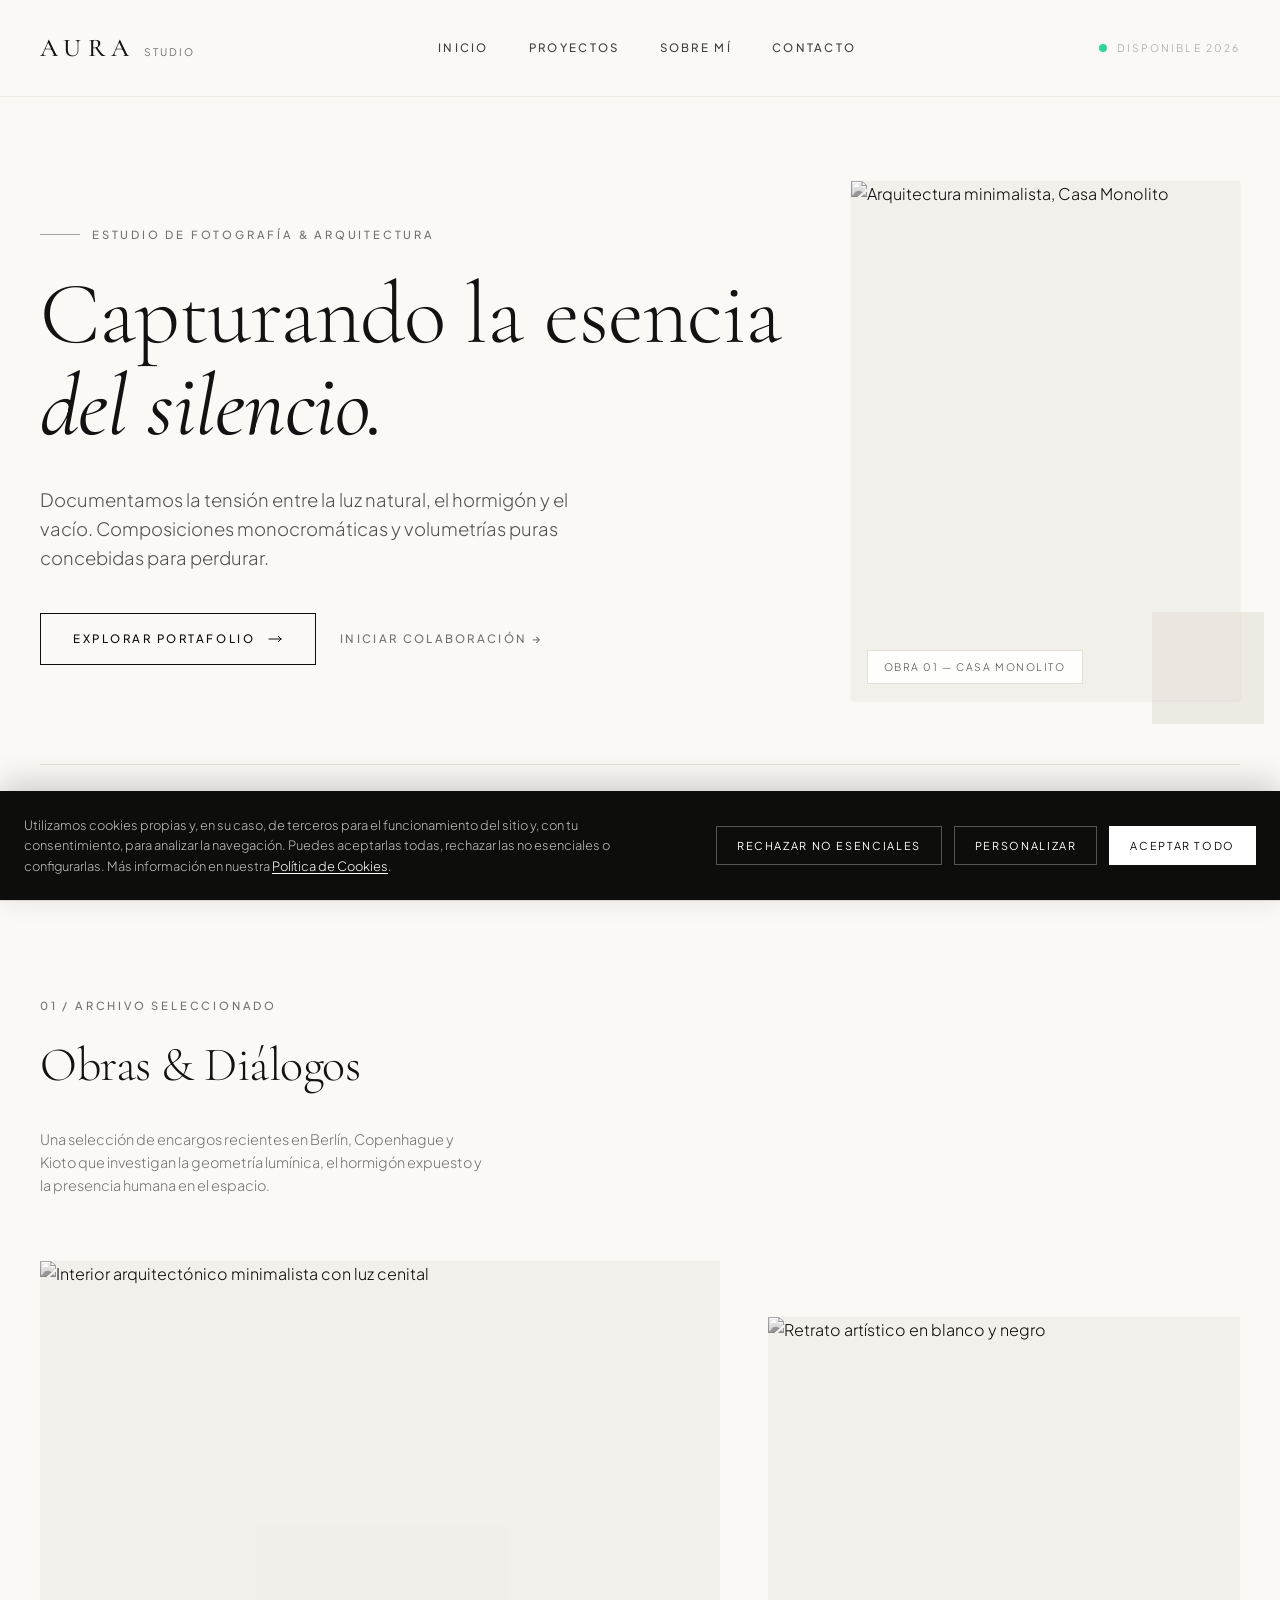
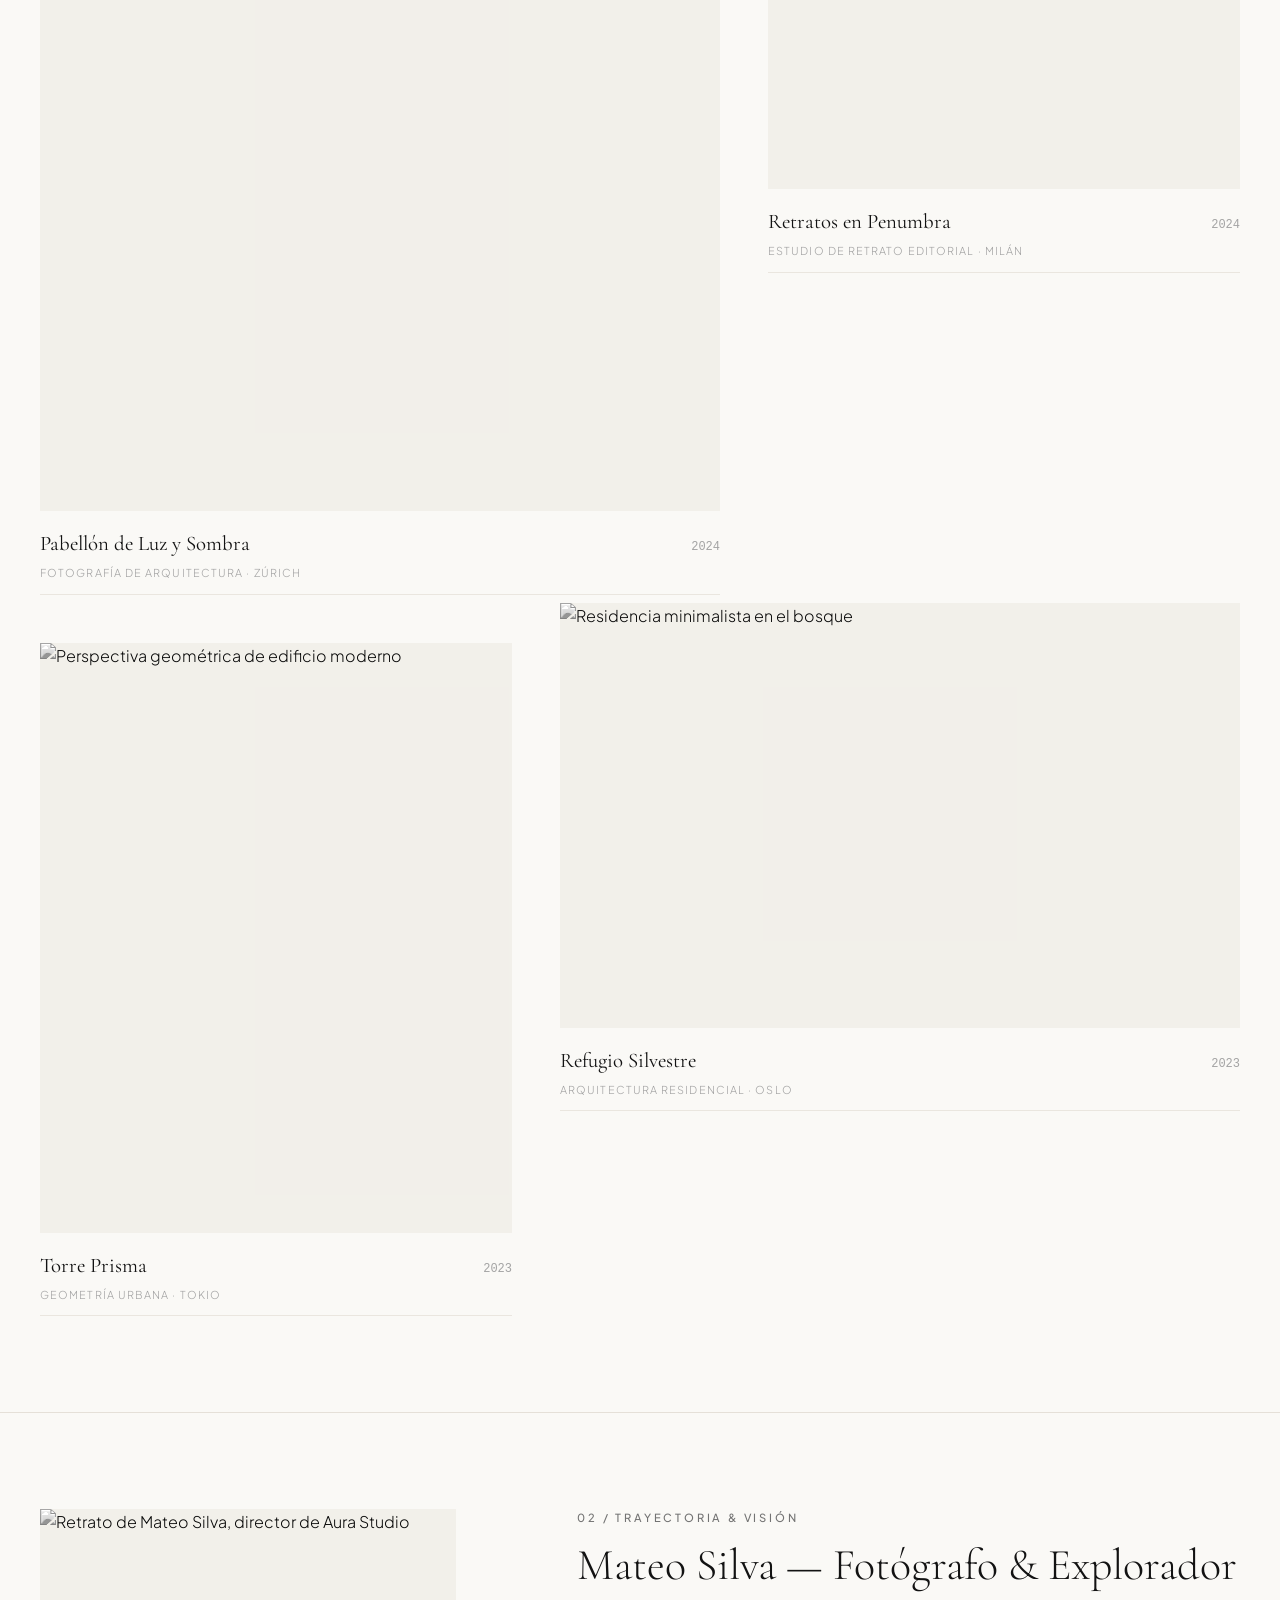
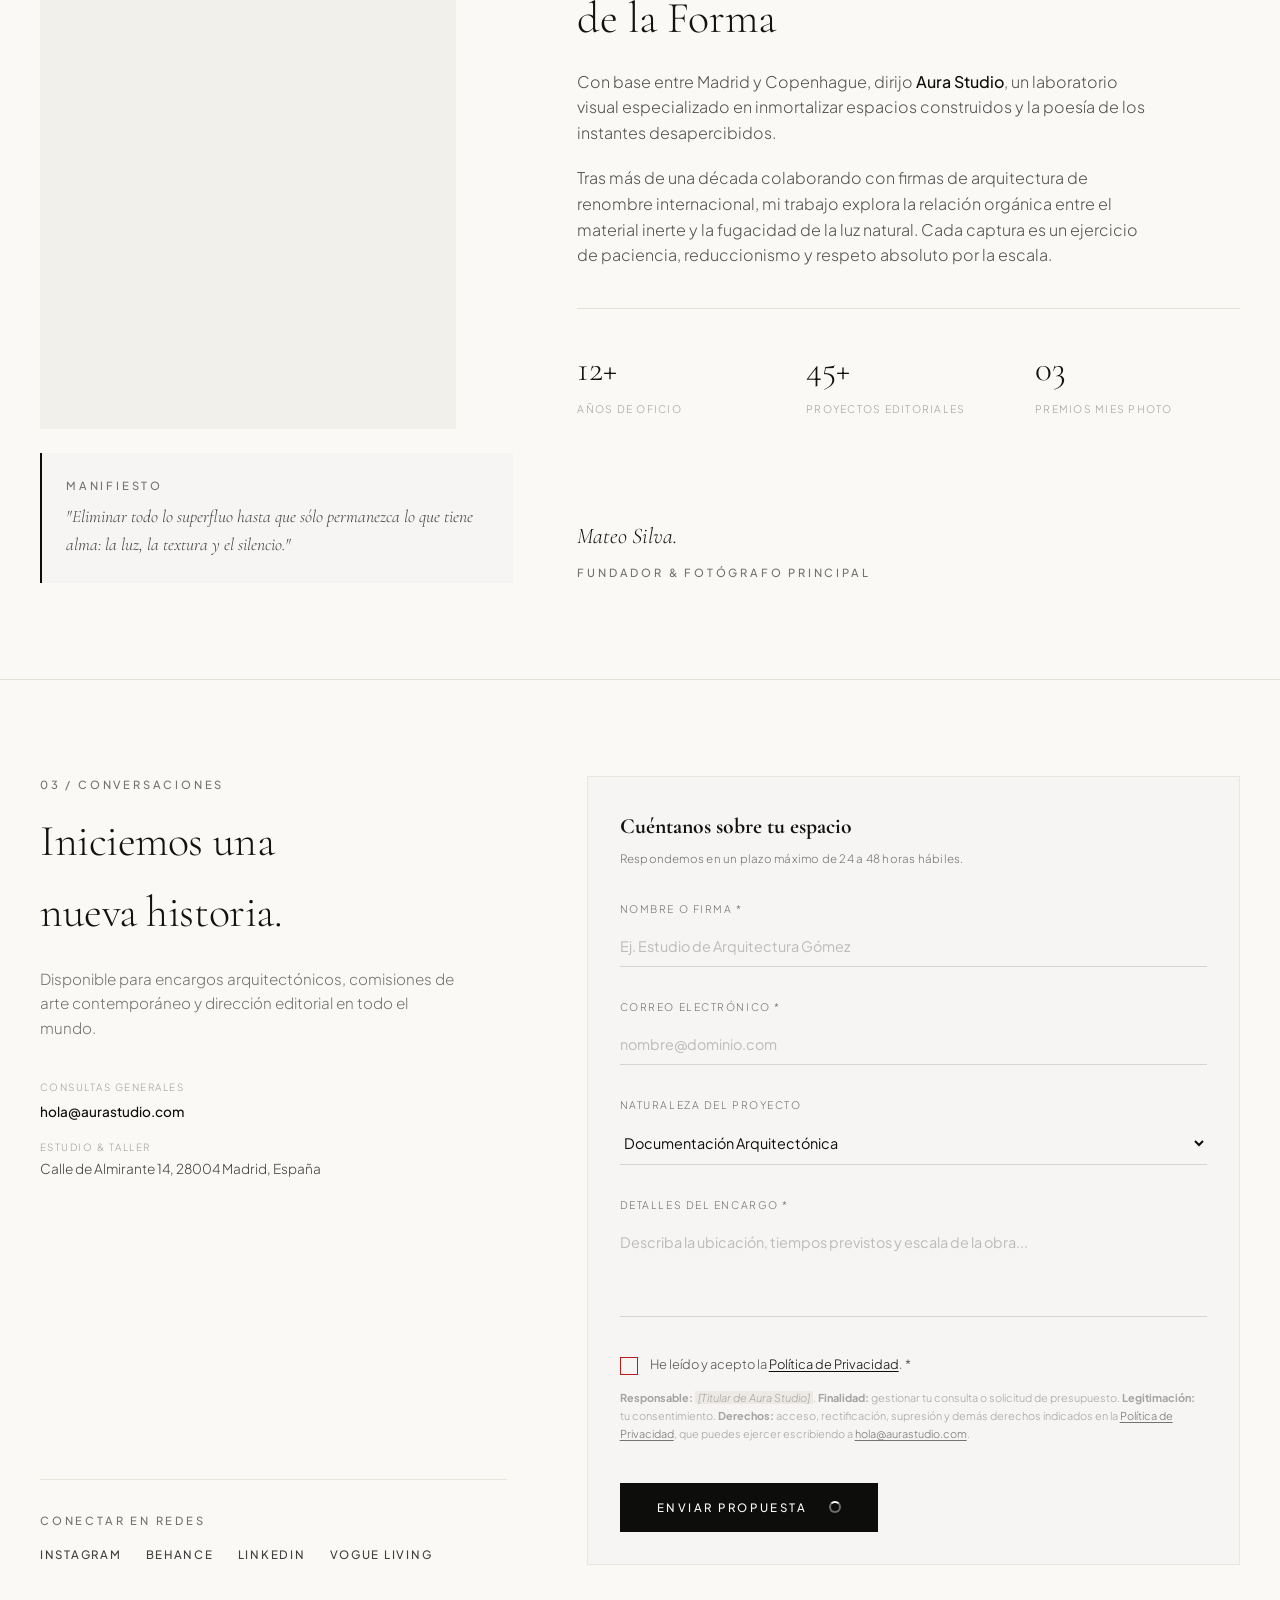
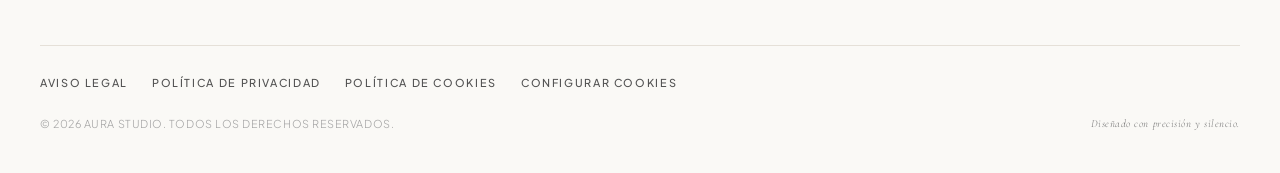
==== index.html @ 377bbc05 "Add files via upload" ====
<!DOCTYPE html>
<html lang="es">
<head>
<meta charset="UTF-8">
<meta name="viewport" content="width=device-width, initial-scale=1.0">
<title>Aura Studio | Fotografía &amp; Arquitectura</title>
<meta name="description" content="Aura Studio — estudio de fotografía y arquitectura. Composiciones monocromáticas entre la luz natural, el hormigón y el vacío.">

<link rel="preconnect" href="https://fonts.googleapis.com">
<link rel="preconnect" href="https://fonts.gstatic.com" crossorigin>
<link href="https://fonts.googleapis.com/css2?family=Cormorant+Garamond:ital,wght@0,300;0,400;0,500;0,600;1,400&family=Plus+Jakarta+Sans:wght@300;400;500;600&display=swap" rel="stylesheet">

<link rel="stylesheet" href="styles.css">
</head>
<body>

<header class="header" id="header">
  <div class="header__inner">
    <a href="#inicio" class="logo">AURA<span class="logo__sub">Studio</span></a>

    <nav class="nav" id="nav">
      <a href="#inicio" class="nav__link">Inicio</a>
      <a href="#proyectos" class="nav__link">Proyectos</a>
      <a href="#sobre-mi" class="nav__link">Sobre mí</a>
      <a href="#contacto" class="nav__link">Contacto</a>
    </nav>

    <div class="header__status">
      <span class="status-dot"></span>
      <span>Disponible 2026</span>
    </div>

    <button class="menu-btn" id="menuBtn" aria-label="Abrir menú" aria-expanded="false">
      <span></span>
      <span></span>
      <span></span>
    </button>
  </div>
</header>

<div class="mobile-menu" id="mobileMenu">
  <nav class="mobile-menu__nav">
    <a href="#inicio" class="mobile-menu__link">01. Inicio</a>
    <a href="#proyectos" class="mobile-menu__link">02. Proyectos</a>
    <a href="#sobre-mi" class="mobile-menu__link">03. Sobre mí</a>
    <a href="#contacto" class="mobile-menu__link">04. Contacto</a>
  </nav>
  <div class="mobile-menu__footer">
    <p class="eyebrow">Contacto directo</p>
    <p class="mobile-menu__email">estudio@aurastudio.com</p>
    <p class="mobile-menu__cities">Madrid · París · Tokio</p>
  </div>
</div>

<main>

  <section class="hero" id="inicio">
    <div class="hero__grid">
      <div class="hero__content">
        <div class="eyebrow-tag">
          <span class="eyebrow-line"></span>
          <span class="eyebrow">Estudio de Fotografía &amp; Arquitectura</span>
        </div>

        <h1 class="hero__title">
          Capturando la esencia <br class="br-desktop">
          <em>del silencio.</em>
        </h1>

        <p class="hero__subtitle">
          Documentamos la tensión entre la luz natural, el hormigón y el vacío.
          Composiciones monocromáticas y volumetrías puras concebidas para perdurar.
        </p>

        <div class="hero__cta">
          <a href="#proyectos" class="btn btn--outline">
            <span>Explorar Portafolio</span>
            <svg width="16" height="16" viewBox="0 0 24 24" fill="none" stroke="currentColor" stroke-width="1.5" stroke-linecap="round" stroke-linejoin="round"><path d="M17 8l4 4m0 0l-4 4m4-4H3"/></svg>
          </a>
          <a href="#contacto" class="link-arrow">Iniciar Colaboración →</a>
        </div>
      </div>

      <div class="hero__image-wrap">
        <figure class="hero__image img-zoom-wrap">
          <img src="https://images.unsplash.com/photo-1600585154340-be6161a56a0c?w=900&q=80&auto=format&fit=crop"
               alt="Arquitectura minimalista, Casa Monolito" class="img-zoom" loading="eager">
          <figcaption class="hero__image-caption">Obra 01 — Casa Monolito</figcaption>
        </figure>
        <div class="hero__accent-block" aria-hidden="true"></div>
      </div>
    </div>

    <div class="hero__bottom">
      <span>Edición MMXXVI</span>
      <a href="#proyectos" class="scroll-hint">
        <span>Desplazar hacia abajo</span>
        <svg width="14" height="14" viewBox="0 0 24 24" fill="none" stroke="currentColor" stroke-width="1.5" stroke-linecap="round" stroke-linejoin="round"><path d="M19 14l-7 7m0 0l-7-7m7 7V3"/></svg>
      </a>
    </div>
  </section>

  <section class="gallery" id="proyectos">
    <div class="section-header">
      <div>
        <span class="eyebrow eyebrow--block">01 / Archivo Seleccionado</span>
        <h2 class="section-title">Obras &amp; Diálogos</h2>
      </div>
      <p class="section-desc">
        Una selección de encargos recientes en Berlín, Copenhague y Kioto que investigan la
        geometría lumínica, el hormigón expuesto y la presencia humana en el espacio.
      </p>
    </div>

    <div class="gallery__grid">

      <article class="project project--a fade-in">
        <div class="project__image img-zoom-wrap ratio-4-5">
          <img src="https://images.unsplash.com/photo-1487958449943-2429e8be8625?w=1000&q=80&auto=format&fit=crop"
               alt="Interior arquitectónico minimalista con luz cenital" class="img-zoom" loading="lazy">
          <div class="project__overlay"><span>Ver Proyecto Completo →</span></div>
        </div>
        <div class="project__meta">
          <div>
            <h3 class="project__title">Pabellón de Luz y Sombra</h3>
            <p class="project__category">Fotografía de Arquitectura · Zúrich</p>
          </div>
          <span class="project__year">2024</span>
        </div>
      </article>

      <article class="project project--b fade-in">
        <div class="project__image img-zoom-wrap ratio-square">
          <img src="https://images.unsplash.com/photo-1519085360753-af0119f7cbe7?w=900&q=80&auto=format&fit=crop"
               alt="Retrato artístico en blanco y negro" class="img-zoom" loading="lazy">
          <div class="project__overlay"><span>Ver Serie →</span></div>
        </div>
        <div class="project__meta">
          <div>
            <h3 class="project__title">Retratos en Penumbra</h3>
            <p class="project__category">Estudio de Retrato Editorial · Milán</p>
          </div>
          <span class="project__year">2024</span>
        </div>
      </article>

      <article class="project project--c fade-in">
        <div class="project__image img-zoom-wrap ratio-4-5">
          <img src="https://images.unsplash.com/photo-1449844908441-8829872d2607?w=900&q=80&auto=format&fit=crop"
               alt="Perspectiva geométrica de edificio moderno" class="img-zoom" loading="lazy">
          <div class="project__overlay"><span>Explorar →</span></div>
        </div>
        <div class="project__meta">
          <div>
            <h3 class="project__title">Torre Prisma</h3>
            <p class="project__category">Geometría Urbana · Tokio</p>
          </div>
          <span class="project__year">2023</span>
        </div>
      </article>

      <article class="project project--d fade-in">
        <div class="project__image img-zoom-wrap ratio-wide">
          <img src="https://images.unsplash.com/photo-1600607687939-ce8a6c25118c?w=1400&q=80&auto=format&fit=crop"
               alt="Residencia minimalista en el bosque" class="img-zoom" loading="lazy">
          <div class="project__overlay"><span>Ver Proyecto Completo →</span></div>
        </div>
        <div class="project__meta">
          <div>
            <h3 class="project__title">Refugio Silvestre</h3>
            <p class="project__category">Arquitectura Residencial · Oslo</p>
          </div>
          <span class="project__year">2023</span>
        </div>
      </article>

    </div>
  </section>

  <section class="about" id="sobre-mi">
    <div class="about__grid">
      <div class="about__media fade-in">
        <div class="about__image img-zoom-wrap ratio-4-5">
          <img src="https://images.unsplash.com/photo-1507003211169-0a1dd7228f2d?w=800&q=80&auto=format&fit=crop"
               alt="Retrato de Mateo Silva, director de Aura Studio" class="img-zoom" loading="lazy">
        </div>
        <blockquote class="manifesto">
          <p class="eyebrow">Manifiesto</p>
          <p>"Eliminar todo lo superfluo hasta que sólo permanezca lo que tiene alma: la luz, la textura y el silencio."</p>
        </blockquote>
      </div>

      <div class="about__content fade-in">
        <div>
          <span class="eyebrow eyebrow--block">02 / Trayectoria &amp; Visión</span>
          <h2 class="about__title">Mateo Silva — Fotógrafo &amp; Explorador de la Forma</h2>
          <div class="about__text">
            <p>
              Con base entre Madrid y Copenhague, dirijo <strong>Aura Studio</strong>, un laboratorio
              visual especializado en inmortalizar espacios construidos y la poesía de los instantes
              desapercibidos.
            </p>
            <p>
              Tras más de una década colaborando con firmas de arquitectura de renombre internacional,
              mi trabajo explora la relación orgánica entre el material inerte y la fugacidad de la luz
              natural. Cada captura es un ejercicio de paciencia, reduccionismo y respeto absoluto por
              la escala.
            </p>
          </div>

          <div class="stats">
            <div class="stat">
              <p class="stat__number">12+</p>
              <p class="stat__label">Años de Oficio</p>
            </div>
            <div class="stat">
              <p class="stat__number">45+</p>
              <p class="stat__label">Proyectos Editoriales</p>
            </div>
            <div class="stat">
              <p class="stat__number">03</p>
              <p class="stat__label">Premios Mies Photo</p>
            </div>
          </div>
        </div>

        <div class="signature">
          <p class="signature__name">Mateo Silva.</p>
          <span class="eyebrow">Fundador &amp; Fotógrafo Principal</span>
        </div>
      </div>
    </div>
  </section>

</main>

<footer class="footer" id="contacto">
  <div class="footer__grid">

    <div class="footer__info">
      <div>
        <span class="eyebrow eyebrow--block">03 / Conversaciones</span>
        <h2 class="footer__title">Iniciemos una <br>nueva historia.</h2>
        <p class="footer__desc">
          Disponible para encargos arquitectónicos, comisiones de arte contemporáneo y
          dirección editorial en todo el mundo.
        </p>

        <div class="contact-details">
          <div>
            <p class="contact-details__label">Consultas Generales</p>
            <a href="mailto:hola@aurastudio.com" class="contact-details__value">hola@aurastudio.com</a>
          </div>
          <div>
            <p class="contact-details__label">Estudio &amp; Taller</p>
            <p class="contact-details__value contact-details__value--muted">Calle de Almirante 14, 28004 Madrid, España</p>
          </div>
        </div>
      </div>

      <div class="social">
        <p class="eyebrow">Conectar en Redes</p>
        <div class="social__links">
          <a href="#" class="social__link">Instagram</a>
          <a href="#" class="social__link">Behance</a>
          <a href="#" class="social__link">LinkedIn</a>
          <a href="#" class="social__link">Vogue Living</a>
        </div>
      </div>
    </div>

    <div class="footer__form-wrap">
      <h3 class="form-title">Cuéntanos sobre tu espacio</h3>
      <p class="form-subtitle">Respondemos en un plazo máximo de 24 a 48 horas hábiles.</p>

      <form class="form" id="contactForm" novalidate>
        <div class="form__field">
          <label for="nombre">Nombre o Firma *</label>
          <input type="text" id="nombre" name="nombre" placeholder="Ej. Estudio de Arquitectura Gómez" required>
        </div>

        <div class="form__field">
          <label for="email">Correo Electrónico *</label>
          <input type="email" id="email" name="email" placeholder="nombre@dominio.com" required>
        </div>

        <div class="form__field">
          <label for="tipo">Naturaleza del Proyecto</label>
          <select id="tipo" name="tipo">
            <option value="fotografia-arquitectura">Documentación Arquitectónica</option>
            <option value="diseno-editorial">Monografía Editorial / Libro</option>
            <option value="retrato-estudio">Retrato de Autor &amp; Artistas</option>
            <option value="otro">Colaboración Especial / Consulta</option>
          </select>
        </div>

        <div class="form__field">
          <label for="mensaje">Detalles del Encargo *</label>
          <textarea id="mensaje" name="mensaje" rows="4" placeholder="Describa la ubicación, tiempos previstos y escala de la obra..." required></textarea>
        </div>

        <div class="form__consent">
          <label class="checkbox">
            <input type="checkbox" id="consentimiento" name="consentimiento" required>
            <span class="checkbox__box" aria-hidden="true"></span>
            <span class="checkbox__text">
              He leído y acepto la <a href="politica-privacidad.html" target="_blank" rel="noopener">Política de Privacidad</a>. *
            </span>
          </label>
          <p class="form__legal-note">
            <strong>Responsable:</strong> <span class="placeholder">[Titular de Aura Studio]</span>.
            <strong>Finalidad:</strong> gestionar tu consulta o solicitud de presupuesto.
            <strong>Legitimación:</strong> tu consentimiento.
            <strong>Derechos:</strong> acceso, rectificación, supresión y demás derechos indicados en la
            <a href="politica-privacidad.html" target="_blank" rel="noopener">Política de Privacidad</a>,
            que puedes ejercer escribiendo a <a href="mailto:hola@aurastudio.com">hola@aurastudio.com</a>.
          </p>
        </div>

        <div class="form__submit">
          <button type="submit" class="btn btn--solid" id="submitBtn">
            <span id="btnText">Enviar Propuesta</span>
            <span class="spinner" id="btnSpinner" hidden></span>
          </button>
          <span class="form__feedback" id="formFeedback" hidden>Mensaje enviado con éxito. Gracias.</span>
        </div>
      </form>
    </div>

  </div>

  <div class="footer__bottom">
    <nav class="footer__legal-links" aria-label="Enlaces legales">
      <a href="aviso-legal.html">Aviso Legal</a>
      <a href="politica-privacidad.html">Política de Privacidad</a>
      <a href="politica-cookies.html">Política de Cookies</a>
      <button type="button" id="cookieSettingsBtn" class="footer__legal-btn">Configurar Cookies</button>
    </nav>
    <div class="footer__copyright-row">
      <p>© 2026 AURA STUDIO. TODOS LOS DERECHOS RESERVADOS.</p>
      <p class="footer__signoff">Diseñado con precisión y silencio.</p>
    </div>
  </div>
</footer>

<script src="script.js"></script>
</body>
</html>
---- styles.css ----
/* ==========================================================================
   AURA STUDIO — Minimal Portfolio
   ========================================================================== */

:root {
  --color-bg: #faf9f6;
  --color-text: #121212;
  --color-black: #0d0d0c;
  --color-muted: #f6f5f3;
  --color-border: #eae6df;
  --color-accent: #e5e0d8;
  --color-gray-400: #a3a3a3;
  --color-gray-500: #737373;
  --color-gray-600: #525252;
  --color-gray-700: #404040;

  --font-serif: "Cormorant Garamond", Georgia, serif;
  --font-sans: "Plus Jakarta Sans", -apple-system, BlinkMacSystemFont, sans-serif;

  --max-width: 1280px;
  --transition-slow: 0.6s cubic-bezier(0.16, 1, 0.3, 1);
}

*,
*::before,
*::after {
  box-sizing: border-box;
  margin: 0;
  padding: 0;
}

html {
  scroll-behavior: smooth;
}

body {
  background: var(--color-bg);
  color: var(--color-text);
  font-family: var(--font-sans);
  font-weight: 300;
  line-height: 1.6;
  -webkit-font-smoothing: antialiased;
}

::selection {
  background: var(--color-black);
  color: var(--color-bg);
}

img {
  display: block;
  max-width: 100%;
}

a {
  color: inherit;
  text-decoration: none;
}

button,
input,
select,
textarea {
  font-family: inherit;
  font-size: inherit;
  color: inherit;
}

.eyebrow {
  font-size: 0.7rem;
  text-transform: uppercase;
  letter-spacing: 0.25em;
  color: var(--color-gray-500);
  font-weight: 500;
}

.eyebrow--block {
  display: block;
  margin-bottom: 0.75rem;
}

.eyebrow-tag {
  display: inline-flex;
  align-items: center;
  gap: 0.75rem;
  margin-bottom: 1.5rem;
}

.eyebrow-line {
  width: 40px;
  height: 1px;
  background: var(--color-gray-400);
}

.br-desktop {
  display: none;
}

/* ==========================================================================
   Header / Navigation
   ========================================================================== */

.header {
  position: fixed;
  top: 0;
  left: 0;
  width: 100%;
  z-index: 100;
  background: rgba(250, 249, 246, 0.9);
  backdrop-filter: blur(10px);
  border-bottom: 1px solid rgba(229, 224, 216, 0.6);
  transition: box-shadow 0.3s ease, background 0.3s ease;
}

.header.is-scrolled {
  box-shadow: 0 1px 12px rgba(0, 0, 0, 0.05);
  background: rgba(250, 249, 246, 0.97);
}

.header__inner {
  max-width: var(--max-width);
  margin: 0 auto;
  height: 6rem;
  padding: 0 1.5rem;
  display: flex;
  align-items: center;
  justify-content: space-between;
}

.logo {
  font-family: var(--font-serif);
  font-size: 1.6rem;
  font-weight: 500;
  letter-spacing: 0.25em;
  text-transform: uppercase;
  transition: opacity 0.2s ease;
}

.logo:hover {
  opacity: 0.7;
}

.logo__sub {
  font-family: var(--font-sans);
  font-size: 0.65rem;
  letter-spacing: 0.2em;
  font-weight: 400;
  color: var(--color-gray-500);
  text-transform: uppercase;
  margin-left: 0.5rem;
}

.nav {
  display: none;
  align-items: center;
  gap: 2.5rem;
  font-size: 0.72rem;
  text-transform: uppercase;
  letter-spacing: 0.2em;
  font-weight: 500;
  color: var(--color-gray-700);
}

.nav__link {
  position: relative;
  padding: 0.25rem 0;
  transition: color 0.2s ease;
}

.nav__link::after {
  content: "";
  position: absolute;
  bottom: 0;
  left: 0;
  width: 0;
  height: 1px;
  background: var(--color-black);
  transition: width 0.3s ease;
}

.nav__link:hover {
  color: var(--color-black);
}

.nav__link:hover::after {
  width: 100%;
}

.header__status {
  display: none;
  align-items: center;
  gap: 0.6rem;
  font-size: 0.65rem;
  text-transform: uppercase;
  letter-spacing: 0.2em;
  color: var(--color-gray-400);
}

.status-dot {
  width: 8px;
  height: 8px;
  border-radius: 50%;
  background: #34d399;
  animation: pulse 2s infinite;
}

@keyframes pulse {
  0%, 100% { opacity: 1; }
  50% { opacity: 0.4; }
}

.menu-btn {
  display: flex;
  flex-direction: column;
  justify-content: center;
  align-items: center;
  gap: 6px;
  width: 2.5rem;
  height: 2.5rem;
  background: none;
  border: none;
  cursor: pointer;
  z-index: 110;
}

.menu-btn span {
  display: block;
  width: 24px;
  height: 1.5px;
  background: var(--color-black);
  transition: transform 0.3s ease, opacity 0.3s ease;
}

.menu-btn.is-open span:nth-child(1) {
  transform: translateY(7.5px) rotate(45deg);
}

.menu-btn.is-open span:nth-child(2) {
  opacity: 0;
}

.menu-btn.is-open span:nth-child(3) {
  transform: translateY(-7.5px) rotate(-45deg);
}

.mobile-menu {
  position: fixed;
  inset: 0;
  background: var(--color-bg);
  z-index: 95;
  display: none;
  flex-direction: column;
  justify-content: space-between;
  padding: 7rem 2rem 3rem;
}

.mobile-menu.is-open {
  display: flex;
}

.mobile-menu__nav {
  display: flex;
  flex-direction: column;
  gap: 2rem;
}

.mobile-menu__link {
  font-family: var(--font-serif);
  font-size: 1.75rem;
  letter-spacing: 0.02em;
  color: var(--color-gray-700);
  transition: color 0.2s ease;
}

.mobile-menu__link:hover {
  color: var(--color-black);
}

.mobile-menu__footer {
  border-top: 1px solid var(--color-accent);
  padding-top: 1.5rem;
  display: flex;
  flex-direction: column;
  gap: 0.5rem;
}

.mobile-menu__email {
  font-size: 0.9rem;
  font-weight: 300;
  color: var(--color-gray-600);
}

.mobile-menu__cities {
  font-size: 0.75rem;
  color: var(--color-gray-400);
}

/* ==========================================================================
   Buttons / Links
   ========================================================================== */

.btn {
  position: relative;
  display: inline-flex;
  align-items: center;
  justify-content: center;
  gap: 0.75rem;
  padding: 1rem 2rem;
  font-size: 0.72rem;
  text-transform: uppercase;
  letter-spacing: 0.22em;
  font-weight: 500;
  cursor: pointer;
  overflow: hidden;
  border: 1px solid var(--color-black);
  background: transparent;
}

.btn--outline {
  color: var(--color-black);
  transition: color 0.5s ease;
}

.btn--outline::before {
  content: "";
  position: absolute;
  inset: 0;
  background: var(--color-black);
  transform: translateX(-101%);
  transition: transform var(--transition-slow);
}

.btn--outline span,
.btn--outline svg {
  position: relative;
  z-index: 1;
  transition: transform 0.3s ease;
}

.btn--outline:hover {
  color: var(--color-bg);
}

.btn--outline:hover::before {
  transform: translateX(0);
}

.btn--outline:hover svg {
  transform: translateX(4px);
}

.btn--solid {
  background: var(--color-black);
  color: var(--color-bg);
  transition: background 0.3s ease;
}

.btn--solid:hover {
  background: var(--color-gray-700);
}

.link-arrow {
  font-size: 0.72rem;
  text-transform: uppercase;
  letter-spacing: 0.2em;
  font-weight: 500;
  color: var(--color-gray-500);
  padding: 1rem 0;
  transition: color 0.2s ease;
}

.link-arrow:hover {
  color: var(--color-black);
}

/* ==========================================================================
   Image zoom utility
   ========================================================================== */

.img-zoom-wrap {
  position: relative;
  overflow: hidden;
  background: rgba(229, 224, 216, 0.4);
}

.img-zoom {
  width: 100%;
  height: 100%;
  object-fit: cover;
  filter: grayscale(100%) contrast(1.08);
  transition: transform 1.1s cubic-bezier(0.16, 1, 0.3, 1);
}

.img-zoom-wrap:hover .img-zoom {
  transform: scale(1.06);
}

.ratio-4-5 { aspect-ratio: 4 / 5; }
.ratio-square { aspect-ratio: 1 / 1; }
.ratio-wide { aspect-ratio: 16 / 10; }

/* ==========================================================================
   Hero
   ========================================================================== */

.hero {
  min-height: 100vh;
  padding: 9rem 1.5rem 3rem;
  max-width: var(--max-width);
  margin: 0 auto;
  display: flex;
  flex-direction: column;
  justify-content: center;
}

.hero__grid {
  display: grid;
  grid-template-columns: 1fr;
  gap: 3rem;
  align-items: center;
}

.hero__title {
  font-family: var(--font-serif);
  font-weight: 300;
  font-size: clamp(2.5rem, 8vw, 5.5rem);
  line-height: 1.05;
  letter-spacing: -0.01em;
  margin-bottom: 2rem;
}

.hero__title em {
  font-style: italic;
  font-weight: 400;
}

.hero__subtitle {
  max-width: 34rem;
  font-size: clamp(1rem, 2vw, 1.15rem);
  color: var(--color-gray-600);
  margin-bottom: 2.5rem;
}

.hero__cta {
  display: flex;
  flex-wrap: wrap;
  align-items: center;
  gap: 1.5rem;
}

.hero__image-wrap {
  position: relative;
  margin: 0 auto;
  max-width: 24rem;
  width: 100%;
}

.hero__image {
  aspect-ratio: 3 / 4;
  box-shadow: 0 1px 3px rgba(0, 0, 0, 0.06);
}

.hero__image-caption {
  position: absolute;
  bottom: 1rem;
  left: 1rem;
  background: rgba(255, 255, 255, 0.9);
  backdrop-filter: blur(4px);
  padding: 0.5rem 1rem;
  font-size: 0.65rem;
  text-transform: uppercase;
  letter-spacing: 0.15em;
  color: var(--color-gray-600);
  border: 1px solid var(--color-accent);
}

.hero__accent-block {
  position: absolute;
  bottom: -1.5rem;
  right: -1.5rem;
  width: 7rem;
  height: 7rem;
  background: rgba(229, 224, 216, 0.6);
  z-index: -1;
}

.hero__bottom {
  margin-top: 4rem;
  padding-top: 2rem;
  border-top: 1px solid var(--color-accent);
  display: flex;
  justify-content: space-between;
  align-items: center;
  font-size: 0.68rem;
  text-transform: uppercase;
  letter-spacing: 0.15em;
  color: var(--color-gray-400);
}

.scroll-hint {
  display: flex;
  align-items: center;
  gap: 0.5rem;
  transition: color 0.2s ease;
}

.scroll-hint:hover {
  color: var(--color-black);
}

.scroll-hint svg {
  animation: bounce 2s infinite;
}

@keyframes bounce {
  0%, 100% { transform: translateY(0); }
  50% { transform: translateY(4px); }
}

/* ==========================================================================
   Section header (shared)
   ========================================================================== */

.section-header {
  display: flex;
  flex-direction: column;
  gap: 1.5rem;
  margin-bottom: 4rem;
}

.section-title {
  font-family: var(--font-serif);
  font-weight: 300;
  font-size: clamp(2rem, 5vw, 3rem);
  letter-spacing: -0.01em;
}

.section-desc {
  max-width: 28rem;
  font-size: 0.9rem;
  color: var(--color-gray-500);
}

/* ==========================================================================
   Gallery
   ========================================================================== */

.gallery {
  padding: 6rem 1.5rem;
  max-width: var(--max-width);
  margin: 0 auto;
  border-top: 1px solid var(--color-accent);
}

.gallery__grid {
  display: grid;
  grid-template-columns: 1fr;
  gap: 3rem;
}

.project {
  cursor: pointer;
}

.project__overlay {
  position: absolute;
  inset: 0;
  background: rgba(13, 13, 12, 0.2);
  opacity: 0;
  transition: opacity 0.4s ease;
  display: flex;
  align-items: flex-end;
  padding: 1.5rem;
}

.project__overlay span {
  color: #fff;
  font-size: 0.68rem;
  text-transform: uppercase;
  letter-spacing: 0.18em;
  font-weight: 500;
  background: rgba(0, 0, 0, 0.4);
  padding: 0.5rem 0.85rem;
  backdrop-filter: blur(4px);
}

.project:hover .project__overlay {
  opacity: 1;
}

.project__meta {
  margin-top: 1rem;
  padding-bottom: 0.75rem;
  border-bottom: 1px solid var(--color-border);
  display: flex;
  justify-content: space-between;
  align-items: baseline;
  gap: 1rem;
}

.project__title {
  font-family: var(--font-serif);
  font-size: 1.3rem;
  font-weight: 400;
  transition: font-style 0.2s ease;
}

.project:hover .project__title {
  font-style: italic;
}

.project__category {
  font-size: 0.68rem;
  text-transform: uppercase;
  letter-spacing: 0.1em;
  color: var(--color-gray-400);
  margin-top: 0.25rem;
}

.project__year {
  font-size: 0.75rem;
  font-family: monospace;
  color: var(--color-gray-400);
  white-space: nowrap;
}

/* ==========================================================================
   About
   ========================================================================== */

.about {
  padding: 6rem 1.5rem;
  max-width: var(--max-width);
  margin: 0 auto;
  border-top: 1px solid var(--color-accent);
}

.about__grid {
  display: grid;
  grid-template-columns: 1fr;
  gap: 3rem;
}

.about__media {
  display: flex;
  flex-direction: column;
  gap: 1.5rem;
}

.about__image {
  max-width: 26rem;
}

.manifesto {
  background: var(--color-muted);
  border-left: 2px solid var(--color-black);
  padding: 1.5rem;
}

.manifesto p:last-child {
  font-family: var(--font-serif);
  font-style: italic;
  font-size: 1.1rem;
  color: var(--color-gray-700);
  margin-top: 0.5rem;
}

.about__content {
  display: flex;
  flex-direction: column;
  justify-content: space-between;
  gap: 3rem;
}

.about__title {
  font-family: var(--font-serif);
  font-weight: 300;
  font-size: clamp(1.8rem, 4vw, 2.75rem);
  line-height: 1.2;
  margin-bottom: 1.5rem;
}

.about__text {
  display: flex;
  flex-direction: column;
  gap: 1.25rem;
  color: var(--color-gray-600);
  max-width: 36rem;
  font-size: 1rem;
  margin-bottom: 2.5rem;
}

.about__text strong {
  color: var(--color-black);
  font-weight: 500;
}

.stats {
  display: grid;
  grid-template-columns: repeat(3, 1fr);
  gap: 1.5rem;
  padding-top: 2rem;
  border-top: 1px solid var(--color-accent);
}

.stat__number {
  font-family: var(--font-serif);
  font-size: clamp(1.6rem, 3vw, 2.2rem);
}

.stat__label {
  font-size: 0.65rem;
  text-transform: uppercase;
  letter-spacing: 0.12em;
  color: var(--color-gray-400);
  margin-top: 0.25rem;
}

.signature__name {
  font-family: var(--font-serif);
  font-style: italic;
  font-size: 1.4rem;
  margin-bottom: 0.25rem;
}

/* ==========================================================================
   Footer / Contact
   ========================================================================== */

.footer {
  padding: 6rem 1.5rem 2.5rem;
  max-width: var(--max-width);
  margin: 0 auto;
  border-top: 1px solid var(--color-accent);
}

.footer__grid {
  display: grid;
  grid-template-columns: 1fr;
  gap: 4rem;
}

.footer__info {
  display: flex;
  flex-direction: column;
  justify-content: space-between;
  gap: 3rem;
}

.footer__title {
  font-family: var(--font-serif);
  font-weight: 300;
  font-size: clamp(2rem, 5vw, 2.75rem);
  letter-spacing: -0.01em;
  margin: 0.5rem 0 1.25rem;
}

.footer__desc {
  color: var(--color-gray-500);
  font-size: 0.95rem;
  max-width: 26rem;
  margin-bottom: 2.5rem;
}

.contact-details {
  display: flex;
  flex-direction: column;
  gap: 1rem;
}

.contact-details__label {
  font-size: 0.62rem;
  text-transform: uppercase;
  letter-spacing: 0.15em;
  color: var(--color-gray-400);
  margin-bottom: 0.15rem;
}

.contact-details__value {
  font-size: 0.85rem;
  color: var(--color-black);
  font-weight: 500;
  transition: opacity 0.2s ease;
}

a.contact-details__value:hover {
  opacity: 0.6;
}

.contact-details__value--muted {
  color: var(--color-gray-700);
  font-weight: 300;
}

.social {
  padding-top: 2rem;
  border-top: 1px solid rgba(229, 224, 216, 0.8);
}

.social__links {
  display: flex;
  flex-wrap: wrap;
  gap: 1.5rem;
  margin-top: 1rem;
  font-size: 0.72rem;
  text-transform: uppercase;
  letter-spacing: 0.15em;
  font-weight: 500;
  color: var(--color-gray-700);
}

.social__link {
  transition: color 0.2s ease;
}

.social__link:hover {
  color: var(--color-black);
}

.footer__form-wrap {
  background: var(--color-muted);
  border: 1px solid var(--color-border);
  padding: 2rem;
}

.form-title {
  font-family: var(--font-serif);
  font-size: 1.35rem;
  margin-bottom: 0.4rem;
}

.form-subtitle {
  font-size: 0.72rem;
  color: var(--color-gray-500);
  letter-spacing: 0.02em;
  margin-bottom: 2rem;
}

.form {
  display: flex;
  flex-direction: column;
  gap: 2rem;
}

.form__field label {
  display: block;
  font-size: 0.65rem;
  text-transform: uppercase;
  letter-spacing: 0.15em;
  color: var(--color-gray-500);
  margin-bottom: 0.5rem;
}

.form__field input,
.form__field select,
.form__field textarea {
  width: 100%;
  background: transparent;
  border: none;
  border-bottom: 1px solid #d4d4d4;
  padding: 0.7rem 0;
  font-size: 0.9rem;
  color: var(--color-black);
  transition: border-color 0.3s ease;
}

.form__field input::placeholder,
.form__field textarea::placeholder {
  color: rgba(163, 163, 163, 0.7);
}

.form__field input:focus,
.form__field select:focus,
.form__field textarea:focus {
  outline: none;
  border-color: var(--color-black);
}

.form__field textarea {
  resize: none;
}

.form__field select {
  cursor: pointer;
}

.form__consent {
  display: flex;
  flex-direction: column;
  gap: 0.85rem;
}

.checkbox {
  display: flex;
  align-items: flex-start;
  gap: 0.75rem;
  cursor: pointer;
}

.checkbox input {
  position: absolute;
  opacity: 0;
  width: 0;
  height: 0;
}

.checkbox__box {
  flex-shrink: 0;
  width: 18px;
  height: 18px;
  margin-top: 2px;
  border: 1px solid var(--color-gray-500);
  position: relative;
  transition: background 0.2s ease, border-color 0.2s ease;
}

.checkbox__box::after {
  content: "";
  position: absolute;
  left: 5px;
  top: 1px;
  width: 5px;
  height: 9px;
  border: solid var(--color-bg);
  border-width: 0 2px 2px 0;
  transform: rotate(45deg);
  opacity: 0;
}

.checkbox input:checked + .checkbox__box {
  background: var(--color-black);
  border-color: var(--color-black);
}

.checkbox input:checked + .checkbox__box::after {
  opacity: 1;
}

.checkbox input:focus-visible + .checkbox__box {
  outline: 2px solid var(--color-black);
  outline-offset: 2px;
}

.checkbox input:invalid + .checkbox__box {
  border-color: #b91c1c;
}

.checkbox__text {
  font-size: 0.8rem;
  color: var(--color-gray-600);
  line-height: 1.5;
}

.checkbox__text a {
  color: var(--color-black);
  text-decoration: underline;
  text-underline-offset: 2px;
}

.form__legal-note {
  font-size: 0.68rem;
  color: var(--color-gray-400);
  line-height: 1.65;
}

.form__legal-note a {
  color: var(--color-gray-500);
  text-decoration: underline;
  text-underline-offset: 2px;
}

.form__submit {
  display: flex;
  flex-wrap: wrap;
  align-items: center;
  gap: 1.25rem;
  padding-top: 0.5rem;
}

.form__submit .btn--solid {
  padding: 1rem 2.25rem;
}

.spinner {
  display: inline-block;
  width: 12px;
  height: 12px;
  border: 2px solid rgba(255, 255, 255, 0.4);
  border-top-color: #fff;
  border-radius: 50%;
  margin-left: 0.6rem;
  animation: spin 0.7s linear infinite;
}

@keyframes spin {
  to { transform: rotate(360deg); }
}

.form__feedback {
  font-size: 0.78rem;
  font-style: italic;
  color: var(--color-gray-500);
}

.footer__bottom {
  margin-top: 5rem;
  padding-top: 1.75rem;
  border-top: 1px solid var(--color-accent);
  display: flex;
  flex-direction: column;
  gap: 1.5rem;
  font-size: 0.68rem;
  letter-spacing: 0.05em;
  color: var(--color-gray-400);
}

.footer__legal-links {
  display: flex;
  flex-wrap: wrap;
  gap: 0.75rem 1.5rem;
  text-transform: uppercase;
  letter-spacing: 0.15em;
  font-size: 0.68rem;
  font-weight: 500;
  color: var(--color-gray-600);
}

.footer__legal-links a,
.footer__legal-btn {
  transition: color 0.2s ease;
}

.footer__legal-links a:hover,
.footer__legal-btn:hover {
  color: var(--color-black);
}

.footer__legal-btn {
  background: none;
  border: none;
  padding: 0;
  font: inherit;
  text-transform: inherit;
  letter-spacing: inherit;
  color: var(--color-gray-600);
  cursor: pointer;
}

.footer__copyright-row {
  display: flex;
  flex-direction: column;
  gap: 0.5rem;
}

.footer__signoff {
  font-family: var(--font-serif);
  font-style: italic;
  color: var(--color-gray-500);
}

/* ==========================================================================
   Scroll reveal
   ========================================================================== */

.fade-in {
  opacity: 0;
  transform: translateY(24px);
  transition: opacity 0.8s ease, transform 0.8s ease;
}

.fade-in.is-visible {
  opacity: 1;
  transform: translateY(0);
}

/* ==========================================================================
   Responsive breakpoints
   ========================================================================== */

@media (min-width: 640px) {
  .header__inner,
  .hero,
  .gallery,
  .about,
  .footer {
    padding-left: 2.5rem;
    padding-right: 2.5rem;
  }

  .footer__copyright-row {
    flex-direction: row;
    justify-content: space-between;
    align-items: center;
  }
}

@media (min-width: 768px) {
  .br-desktop {
    display: inline;
  }

  .hero__image-wrap {
    max-width: none;
  }

  .about__grid {
    grid-template-columns: 5fr 7fr;
    gap: 4rem;
  }
}

@media (min-width: 900px) {
  .gallery__grid {
    grid-template-columns: repeat(12, 1fr);
    align-items: start;
  }

  .project--a { grid-column: span 7; }
  .project--b { grid-column: span 5; padding-top: 3.5rem; }
  .project--c { grid-column: span 5; }
  .project--d { grid-column: span 7; margin-top: -2.5rem; }

  .footer__grid {
    grid-template-columns: 5fr 7fr;
    gap: 5rem;
  }
}

@media (min-width: 1024px) {
  .nav,
  .header__status {
    display: flex;
  }

  .menu-btn {
    display: none;
  }

  .hero__grid {
    grid-template-columns: 8fr 4fr;
    gap: 2rem;
  }
}

@media (max-width: 1023px) {
  .mobile-menu {
    display: none;
  }
}

/* ==========================================================================
   Legal pages (Aviso Legal / Política de Privacidad / Política de Cookies)
   ========================================================================== */

.footer--simple .footer__grid {
  grid-template-columns: 1fr;
  gap: 2rem;
}

.footer__simple-top {
  display: flex;
  flex-wrap: wrap;
  align-items: center;
  justify-content: space-between;
  gap: 1.5rem;
}

.back-link {
  display: inline-flex;
  align-items: center;
  gap: 0.5rem;
  font-size: 0.72rem;
  text-transform: uppercase;
  letter-spacing: 0.15em;
  color: var(--color-gray-500);
  margin-bottom: 2.5rem;
  transition: color 0.2s ease;
}

.back-link:hover {
  color: var(--color-black);
}

.legal-main {
  max-width: 780px;
  margin: 0 auto;
  padding: 9rem 1.5rem 6rem;
}

.legal-main h1 {
  font-family: var(--font-serif);
  font-weight: 300;
  font-size: clamp(2rem, 5vw, 3rem);
  letter-spacing: -0.01em;
  margin-bottom: 0.75rem;
}

.legal-updated {
  font-size: 0.7rem;
  text-transform: uppercase;
  letter-spacing: 0.15em;
  color: var(--color-gray-400);
  margin-bottom: 3rem;
}

.legal-main h2 {
  font-family: var(--font-serif);
  font-weight: 400;
  font-size: 1.4rem;
  margin: 2.5rem 0 1rem;
}

.legal-main p,
.legal-main li {
  font-size: 0.95rem;
  color: var(--color-gray-600);
  line-height: 1.75;
}

.legal-main p {
  margin-bottom: 1.25rem;
}

.legal-main ul,
.legal-main ol {
  margin: 0 0 1.25rem 1.25rem;
  display: flex;
  flex-direction: column;
  gap: 0.5rem;
}

.legal-main strong {
  color: var(--color-black);
  font-weight: 500;
}

.legal-main a {
  color: var(--color-black);
  text-decoration: underline;
  text-underline-offset: 2px;
}

.legal-main table {
  width: 100%;
  border-collapse: collapse;
  margin: 0.5rem 0 2rem;
  font-size: 0.82rem;
}

.legal-main th,
.legal-main td {
  text-align: left;
  padding: 0.75rem 1rem;
  border: 1px solid var(--color-border);
  vertical-align: top;
}

.legal-main th {
  background: var(--color-muted);
  text-transform: uppercase;
  letter-spacing: 0.08em;
  font-size: 0.65rem;
  font-weight: 500;
  color: var(--color-gray-600);
}

.legal-main .table-wrap {
  overflow-x: auto;
}

.placeholder {
  background: rgba(229, 224, 216, 0.5);
  padding: 0 0.3em;
  font-style: italic;
  white-space: nowrap;
}

.legal-notice {
  background: var(--color-muted);
  border-left: 2px solid var(--color-black);
  padding: 1.25rem 1.5rem;
  margin-bottom: 2.5rem;
  font-size: 0.85rem;
  color: var(--color-gray-700);
}

/* ==========================================================================
   Cookie consent banner
   ========================================================================== */

.cookie-banner {
  position: fixed;
  left: 0;
  right: 0;
  bottom: 0;
  z-index: 200;
  background: var(--color-black);
  padding: 1.5rem;
  box-shadow: 0 -8px 30px rgba(0, 0, 0, 0.18);
  transform: translateY(100%);
  transition: transform 0.5s cubic-bezier(0.16, 1, 0.3, 1);
}

.cookie-banner.is-visible {
  transform: translateY(0);
}

.cookie-banner__inner {
  max-width: var(--max-width);
  margin: 0 auto;
  display: flex;
  flex-direction: column;
  gap: 1.25rem;
}

.cookie-banner__text {
  font-size: 0.8rem;
  line-height: 1.6;
  color: rgba(250, 249, 246, 0.75);
  max-width: 640px;
}

.cookie-banner__text a {
  color: #fff;
  text-decoration: underline;
  text-underline-offset: 2px;
}

.cookie-banner__actions {
  display: flex;
  flex-wrap: wrap;
  gap: 0.75rem;
}

.cookie-banner__actions button {
  font-size: 0.68rem;
  text-transform: uppercase;
  letter-spacing: 0.15em;
  padding: 0.75rem 1.25rem;
  cursor: pointer;
  border: 1px solid rgba(255, 255, 255, 0.3);
  background: transparent;
  color: #fff;
  white-space: nowrap;
  transition: border-color 0.2s ease, background 0.2s ease, color 0.2s ease;
}

.cookie-banner__actions button:hover {
  border-color: #fff;
}

.cookie-banner__actions button.is-primary {
  background: #fff;
  color: var(--color-black);
  border-color: #fff;
}

.cookie-banner__actions button.is-primary:hover {
  background: rgba(255, 255, 255, 0.85);
}

@media (min-width: 768px) {
  .cookie-banner__inner {
    flex-direction: row;
    align-items: center;
    justify-content: space-between;
    gap: 2rem;
  }
}

/* ==========================================================================
   Cookie preferences modal
   ========================================================================== */

.cookie-modal-backdrop {
  position: fixed;
  inset: 0;
  z-index: 210;
  background: rgba(13, 13, 12, 0.6);
  display: flex;
  align-items: center;
  justify-content: center;
  padding: 1.5rem;
  opacity: 0;
  visibility: hidden;
  transition: opacity 0.3s ease, visibility 0.3s ease;
}

.cookie-modal-backdrop.is-open {
  opacity: 1;
  visibility: visible;
}

.cookie-modal {
  background: var(--color-bg);
  width: 100%;
  max-width: 460px;
  max-height: 85vh;
  overflow-y: auto;
  padding: 2rem;
  border: 1px solid var(--color-border);
}

.cookie-modal h3 {
  font-family: var(--font-serif);
  font-weight: 400;
  font-size: 1.4rem;
  margin-bottom: 0.5rem;
}

.cookie-modal > p {
  font-size: 0.82rem;
  color: var(--color-gray-500);
  line-height: 1.6;
  margin-bottom: 0.5rem;
}

.cookie-modal__row {
  display: flex;
  align-items: flex-start;
  justify-content: space-between;
  gap: 1.5rem;
  padding: 1.25rem 0;
  border-top: 1px solid var(--color-border);
}

.cookie-modal__row:first-of-type {
  border-top: none;
}

.cookie-modal__row h4 {
  font-size: 0.85rem;
  font-weight: 500;
  margin-bottom: 0.25rem;
}

.cookie-modal__row p {
  font-size: 0.72rem;
  color: var(--color-gray-500);
  line-height: 1.5;
}

.switch {
  position: relative;
  display: inline-block;
  width: 40px;
  height: 22px;
  flex-shrink: 0;
  margin-top: 2px;
}

.switch input {
  position: absolute;
  opacity: 0;
  width: 0;
  height: 0;
}

.switch__track {
  position: absolute;
  inset: 0;
  background: var(--color-border);
  border-radius: 999px;
  cursor: pointer;
  transition: background 0.2s ease;
}

.switch__track::after {
  content: "";
  position: absolute;
  top: 2px;
  left: 2px;
  width: 18px;
  height: 18px;
  background: #fff;
  border-radius: 50%;
  box-shadow: 0 1px 2px rgba(0, 0, 0, 0.2);
  transition: transform 0.2s ease;
}

.switch input:checked + .switch__track {
  background: var(--color-black);
}

.switch input:checked + .switch__track::after {
  transform: translateX(18px);
}

.switch input:disabled + .switch__track {
  opacity: 0.5;
  cursor: not-allowed;
}

.switch input:focus-visible + .switch__track {
  outline: 2px solid var(--color-black);
  outline-offset: 2px;
}

.cookie-modal__actions {
  display: flex;
  gap: 0.75rem;
  margin-top: 1.5rem;
}

.cookie-modal__actions button {
  flex: 1;
  padding: 0.85rem;
  font-size: 0.66rem;
  text-transform: uppercase;
  letter-spacing: 0.15em;
  cursor: pointer;
  border: 1px solid var(--color-black);
  background: transparent;
  color: var(--color-black);
  transition: background 0.2s ease, color 0.2s ease;
}

.cookie-modal__actions button.is-primary {
  background: var(--color-black);
  color: #fff;
}

.cookie-modal__actions button.is-primary:hover {
  background: var(--color-gray-700);
}
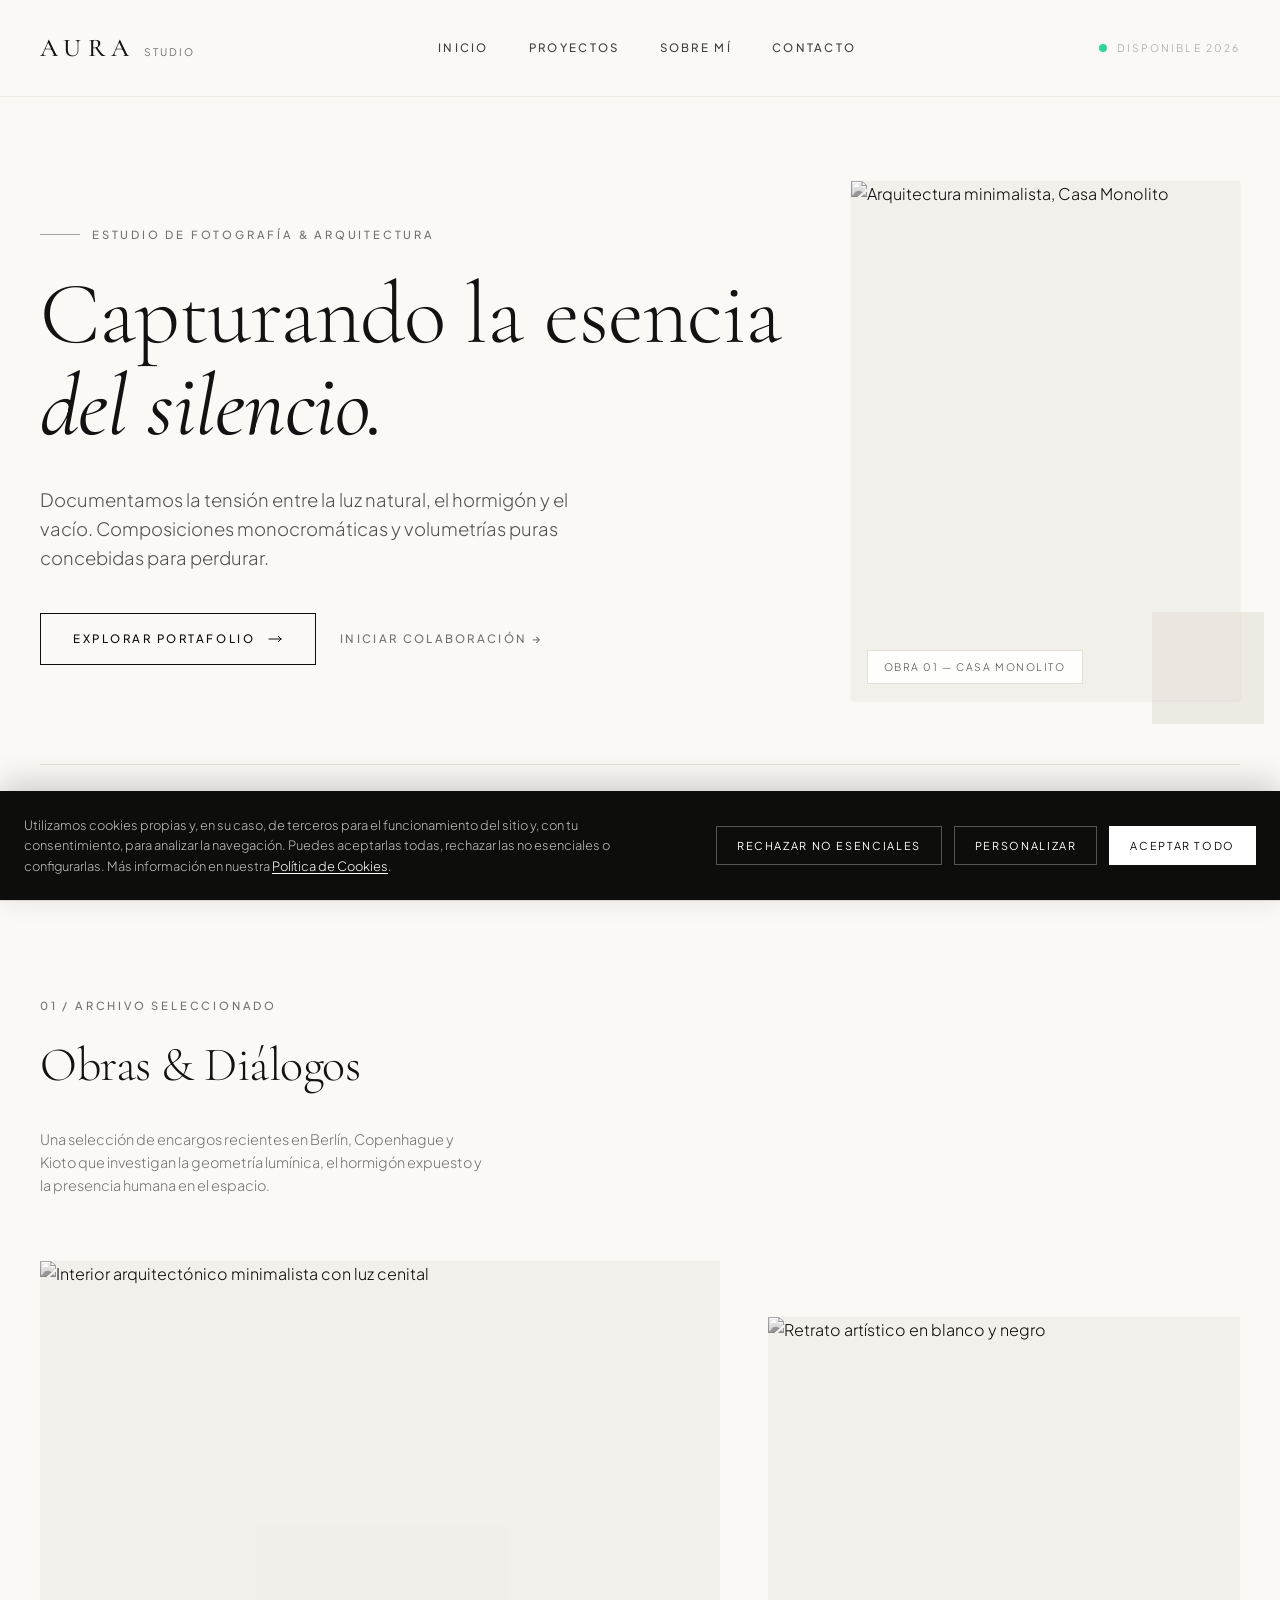
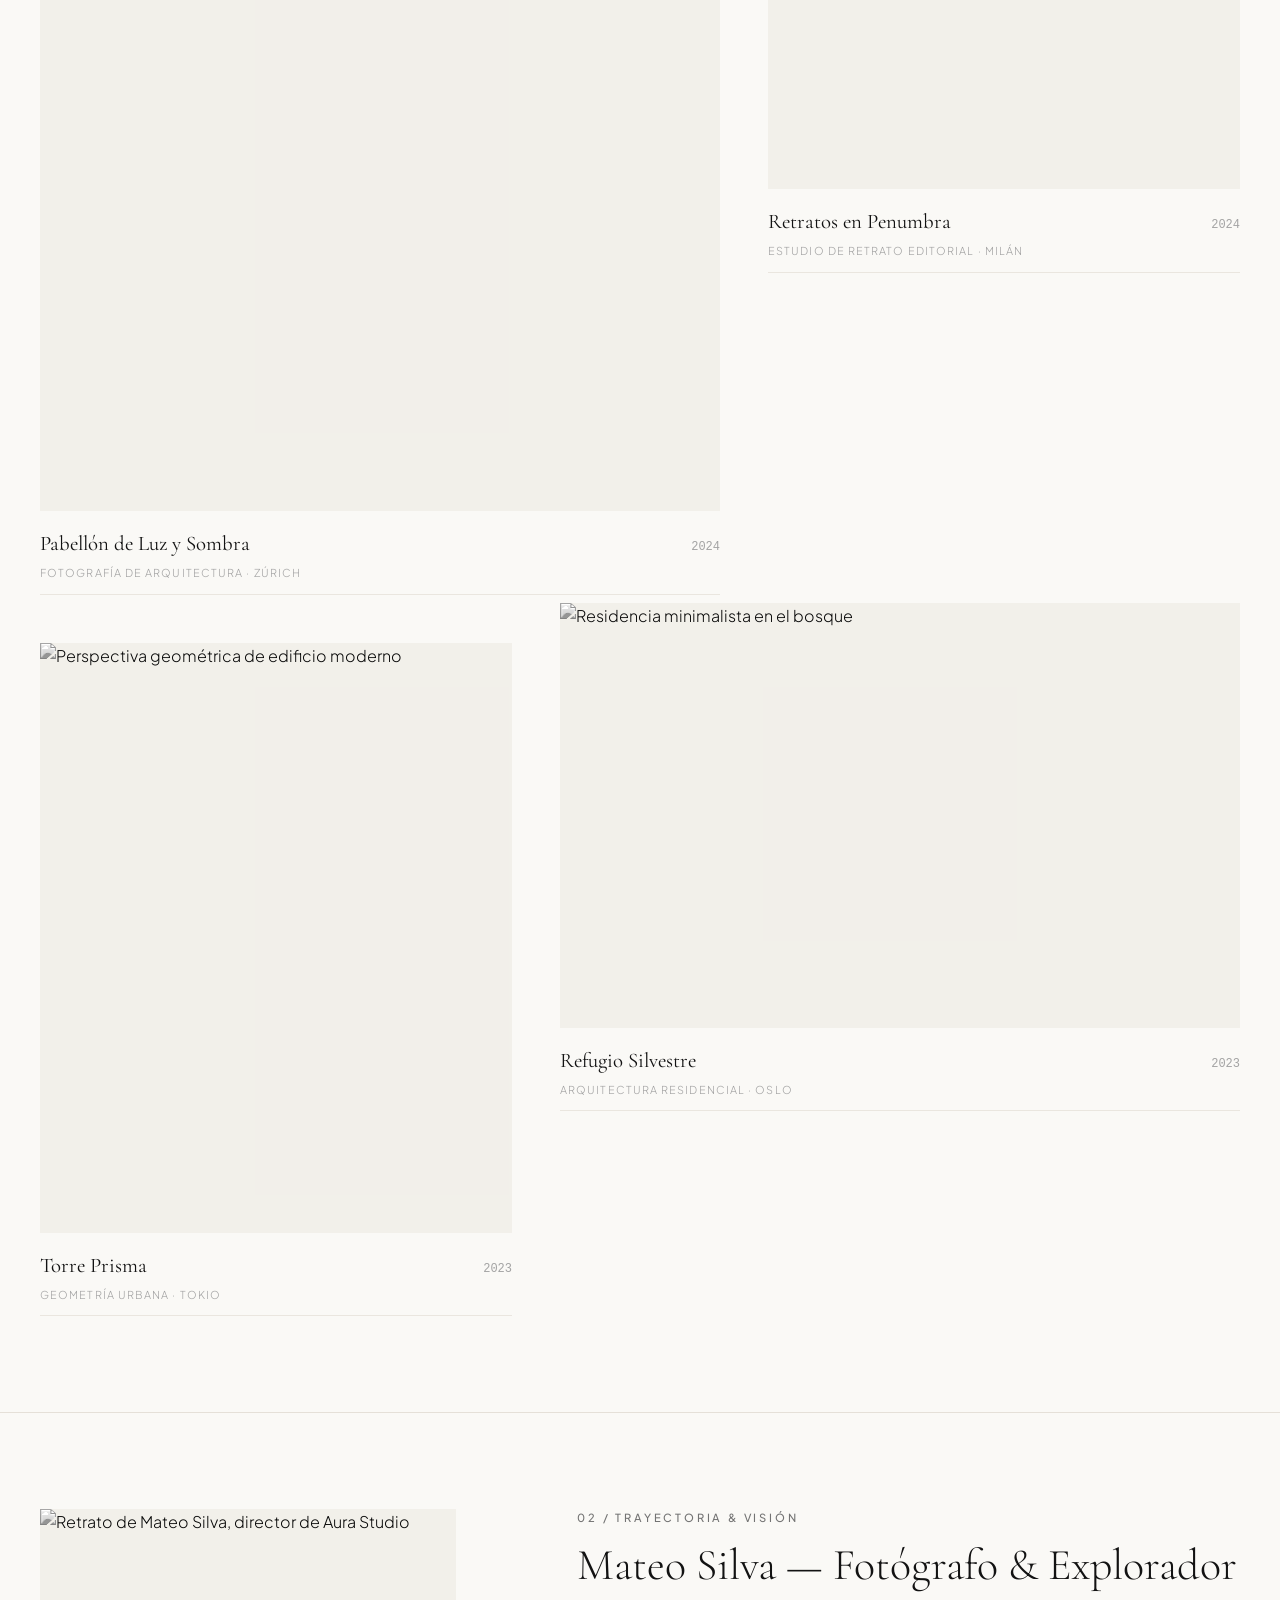
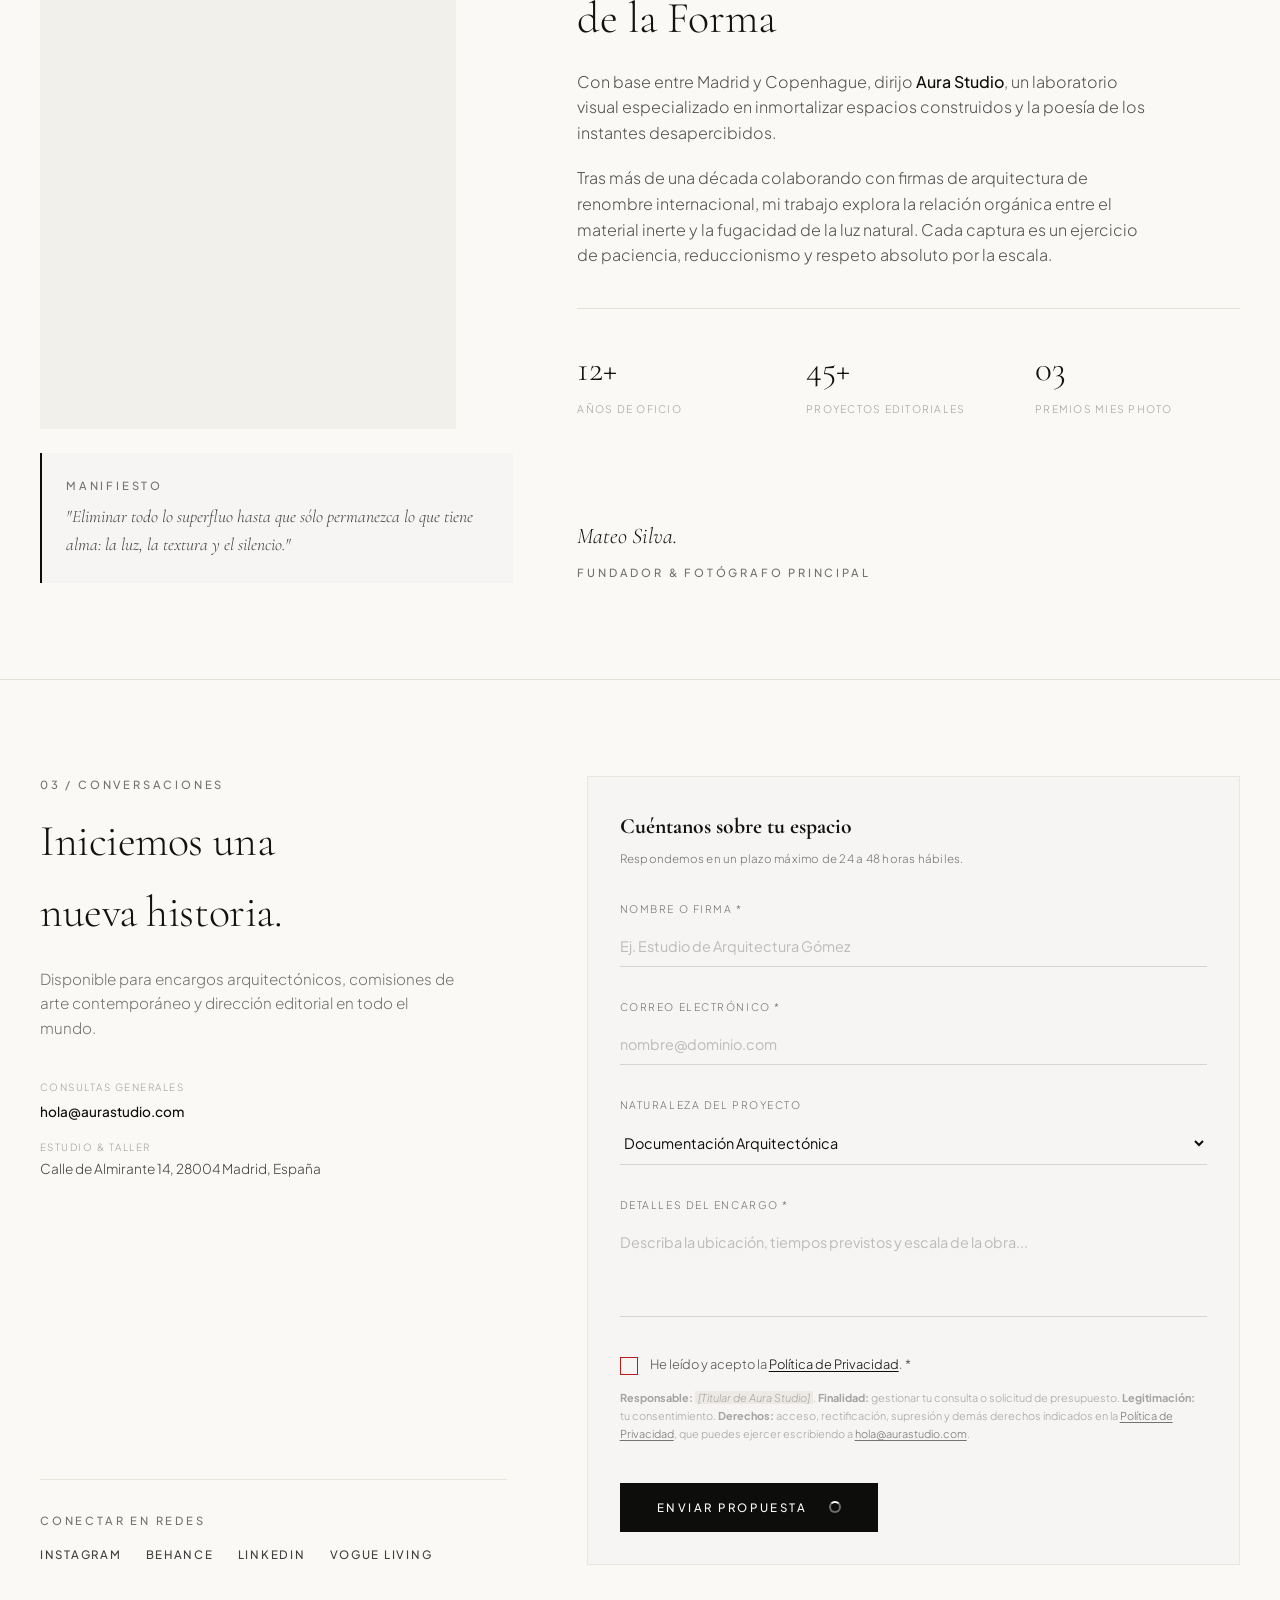
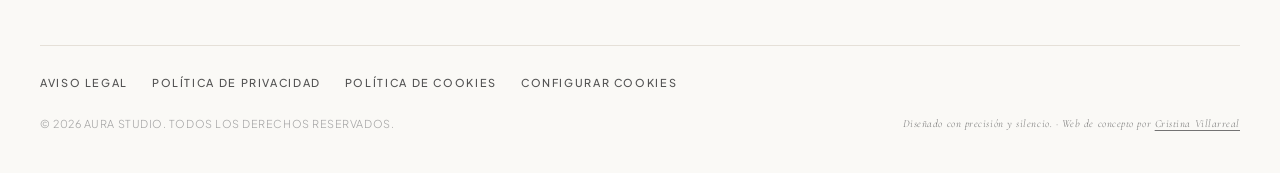
==== commit 89d26c4b: "Crédito con enlace a crisvillarreal.com en el pie Co-Authored-By: Claude Opus 5.5 <noreply@anthropic" ====
--- a/index.html
+++ b/index.html
@@ -338,7 +338,7 @@
     </nav>
     <div class="footer__copyright-row">
       <p>© 2026 AURA STUDIO. TODOS LOS DERECHOS RESERVADOS.</p>
-      <p class="footer__signoff">Diseñado con precisión y silencio.</p>
+      <p class="footer__signoff">Diseñado con precisión y silencio. · Web de concepto por <a href="https://www.crisvillarreal.com/" style="color:inherit;text-decoration:underline;text-underline-offset:3px">Cristina Villarreal</a></p>
     </div>
   </div>
 </footer>
